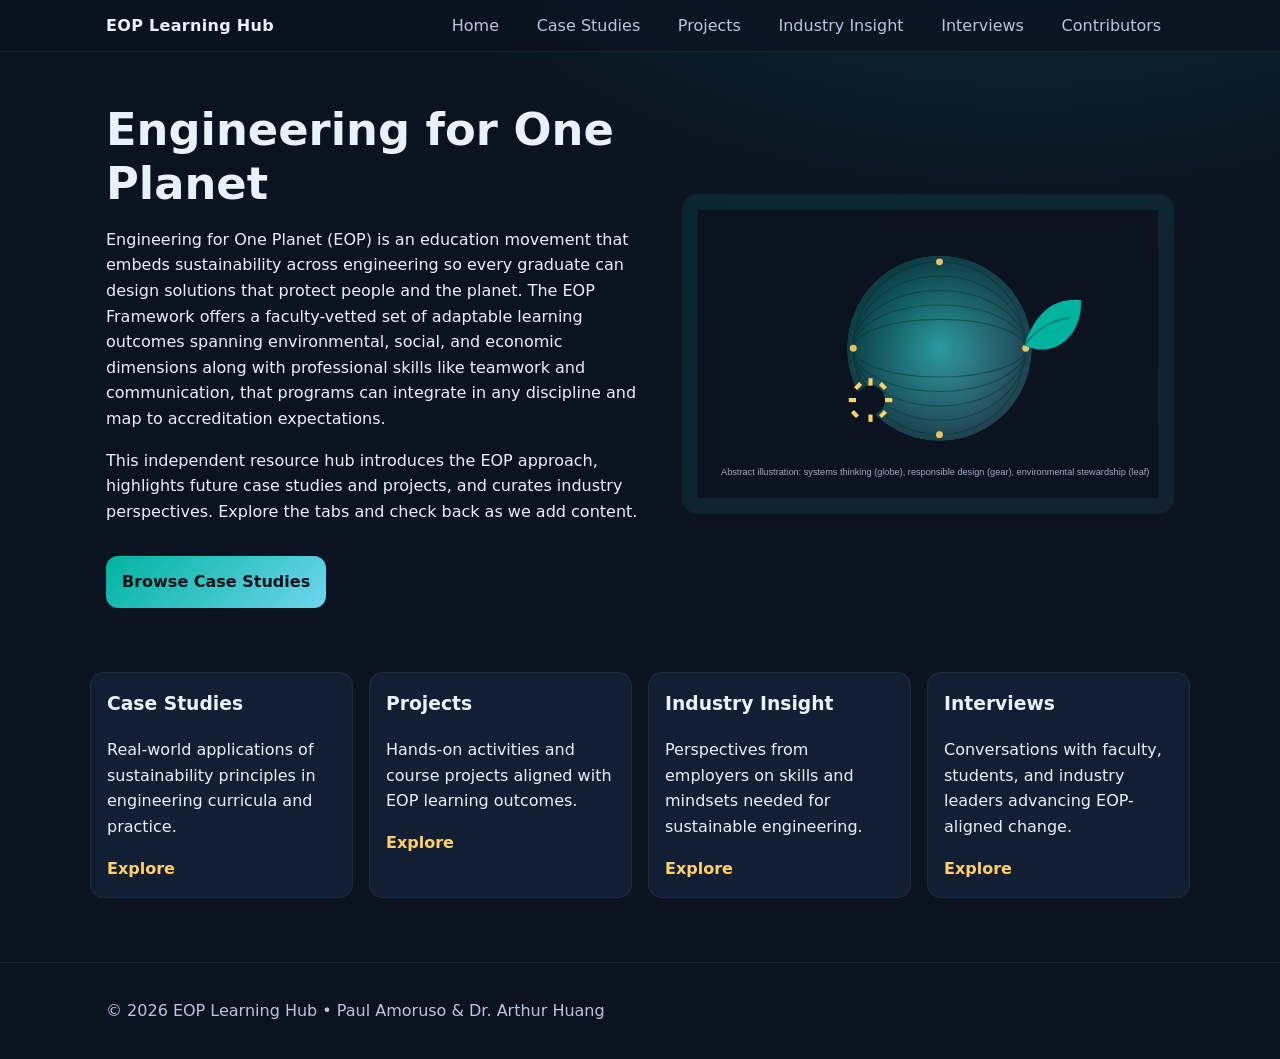
==== index.html @ c295c4ab "Add files via upload" ====
<!doctype html>
<html lang="en">
  <head>
    
<meta charset="utf-8">
<meta name="viewport" content="width=device-width, initial-scale=1">
<title>Engineering for One Planet (EOP) – Learning Hub</title>
<meta name="description" content="A modern, GitHub site inspired by Engineering for One Planet by Paul Amoruso.">
<link rel="stylesheet" href="assets/css/styles.css">
<link rel="icon" href="data:image/svg+xml,<svg xmlns='http://www.w3.org/2000/svg' viewBox='0 0 100 100'><circle cx='50' cy='50' r='48' fill='%23008C7A'/><text x='50' y='58' font-size='52' text-anchor='middle' fill='white' font-family='Arial,Helvetica,sans-serif'>E</text></svg>">
<meta property="og:title" content="Engineering for One Planet (EOP) – Learning Hub">
<meta property="og:type" content="website">
<meta property="og:image" content="assets/img/generic-figure.svg">

  </head>
  <body>
    
<header class="site-header">
  <div class="container nav">
    <a class="brand" href="index.html">EOP Learning Hub</a>
    <button class="nav-toggle" aria-label="Toggle navigation" aria-expanded="false">☰</button>
    <nav class="menu" role="navigation">
      <a href="index.html" class="nav-link">Home</a>
      <a href="case-studies.html" class="nav-link">Case Studies</a>
      <a href="projects.html" class="nav-link">Projects</a>
      <a href="industry-insights.html" class="nav-link">Industry Insight</a>
      <a href="interviews.html" class="nav-link">Interviews</a>
      <a href="contributors.html"class="nav-link">Contributors</a>
    </nav>
  </div>
</header>

    <main>
      
<section class="hero">
  <div class="container grid-2">
    <div>
      <h1>Engineering for One Planet</h1>
      <p>
        Engineering for One Planet (EOP) is an education movement that embeds sustainability across engineering so every graduate can design solutions that protect people and the planet. The EOP Framework offers a faculty-vetted set of adaptable learning outcomes spanning environmental, social, and economic dimensions along with professional skills like teamwork and communication, that programs can integrate in any discipline and map to accreditation expectations.
      </p>
      <p>
        This independent resource hub introduces the EOP approach, highlights future case studies and projects, and curates industry perspectives. Explore the tabs and check back as we add content.
      </p>
      <a class="btn" href="case-studies.html">Browse Case Studies</a>
    </div>
    <div class="figure-wrap">
      <img src="assets/img/generic-figure.svg" alt="Abstract illustration representing sustainability in engineering"/>
    </div>
  </div>
</section>

<section class="cards container">
  <article class="card">
    <h3>Case Studies</h3>
    <p>Real-world applications of sustainability principles in engineering curricula and practice.</p>
    <a href="case-studies.html" class="link">Explore</a>
  </article>
  <article class="card">
    <h3>Projects</h3>
    <p>Hands-on activities and course projects aligned with EOP learning outcomes.</p>
    <a href="projects.html" class="link">Explore</a>
  </article>
  <article class="card">
    <h3>Industry Insight</h3>
    <p>Perspectives from employers on skills and mindsets needed for sustainable engineering.</p>
    <a href="industry-insights.html" class="link">Explore</a>
  </article>
  <article class="card">
    <h3>Interviews</h3>
    <p>Conversations with faculty, students, and industry leaders advancing EOP-aligned change.</p>
    <a href="interviews.html" class="link">Explore</a>
  </article>
</section>

    </main>
    
<footer class="site-footer">
  <div class="container">
    <p>© <span id="year"></span> EOP Learning Hub • Paul Amoruso & Dr. Arthur Huang</p>
  </div>
</footer>
<script src="assets/js/main.js"></script>

  </body>
</html>
---- assets/css/styles.css ----
:root{
  --bg: #0b1220;
  --panel: #0f1a2b;
  --text: #e9f1ff;
  --muted: #b8c7e0;
  --brand: #00b39f;
  --brand-2: #6dd5ed;
  --accent: #ffd166;
  --card: #111e33;
}
*{box-sizing:border-box}
body{
  margin:0; font-family: system-ui, -apple-system, Segoe UI, Roboto, Helvetica, Arial, sans-serif; background: radial-gradient(1200px 600px at 80% -10%, rgba(0,179,159,.15), transparent 60%), var(--bg); color:var(--text); line-height:1.6;
}
.container{max-width:1100px; margin:0 auto; padding:0 1rem}
.site-header{position:sticky; top:0; backdrop-filter: blur(8px); background: rgba(11,18,32,.7); border-bottom:1px solid rgba(255,255,255,.08); z-index:100}
.nav{display:flex; align-items:center; gap:1rem}
.brand{display:inline-block; color:var(--text); text-decoration:none; font-weight:700; letter-spacing:.3px; padding:.8rem 0}
.menu{margin-left:auto; display:flex; gap:.75rem; align-items:center}
.nav-link{color:var(--muted); text-decoration:none; padding:.6rem .8rem; border-radius:8px}
.nav-link:hover{background:rgba(255,255,255,.06); color:var(--text)}
.nav-toggle{display:none; margin-left:auto; background:none; border:1px solid rgba(255,255,255,.15); color:var(--text); border-radius:8px; padding:.45rem .6rem; cursor:pointer}
.hero{padding:3rem 0 2rem;}
.grid-2{display:grid; grid-template-columns: 1.05fr .95fr; gap:2rem; align-items:center}
.figure-wrap{display:flex; align-items:center; justify-content:center; background: linear-gradient(135deg, rgba(0,179,159,.12), rgba(109,213,237,.08)); border-radius:16px; padding:1rem}
h1{font-size:clamp(1.8rem, 2vw + 1.4rem, 2.8rem); line-height:1.2; margin:.2rem 0 .6rem}
.lede{font-size:1.125rem; color:var(--muted)}
.btn{display:inline-block; margin-top:1rem; background:linear-gradient(135deg, var(--brand), var(--brand-2)); color:#001018; text-decoration:none; font-weight:700; padding:.8rem 1rem; border-radius:12px}
.cards{display:grid; grid-template-columns:repeat(4, 1fr); gap:1rem; padding:2rem 0}
.card{background:var(--card); border:1px solid rgba(255,255,255,.06); border-radius:14px; padding:1rem}
.card h3{margin-top:0}
.link{color:var(--accent); text-decoration:none; font-weight:600}
.site-footer{border-top:1px solid rgba(255,255,255,.08); margin-top:2rem; padding:1.2rem 0; color:var(--muted)}
.pad{padding:2rem 0}
.pill{display:inline-block; padding:.35rem .6rem; border-radius:999px; background:rgba(255,255,255,.1); border:1px solid rgba(255,255,255,.16)}
.coming-soon{margin-top:1rem; background:rgba(255,255,255,.03); border:1px dashed rgba(255,255,255,.2); padding:1rem; border-radius:12px}
@media (max-width: 860px){
  .grid-2{grid-template-columns:1fr}
  .cards{grid-template-columns:1fr 1fr}
  .menu{display:none}
  .nav-toggle{display:block}
}
@media (max-width: 520px){
  .cards{grid-template-columns:1fr}
}
/* Ensure images never overflow their container */
.figure-wrap img,
img, svg {
  max-width: 100%;
  height: auto;
  display: block;
}

/* Give the media column full width and prevent bleed */
.figure-wrap {
  width: 100%;
  overflow: hidden;          /* hide any tiny overflows */
  border-radius: 16px;
}

/* On narrow screens, stack and add spacing so nothing overlaps */
@media (max-width: 860px){
  .grid-2 {
    grid-template-columns: 1fr;     /* already set in your CSS, keep it */
    gap: 1.25rem;                   /* a bit more space between text and figure */
    align-items: start;             /* avoid vertical centering overlap */
  }
  .hero {
    padding-bottom: 2.25rem;        /* extra breathing room */
  }
  .figure-wrap img {
    max-height: 380px;              /* optional: cap height on very tall SVGs */
    object-fit: contain;
  }
}

/* Extra safety for very narrow phones */
@media (max-width: 420px){
  .figure-wrap img {
    max-height: 300px;
  }
}
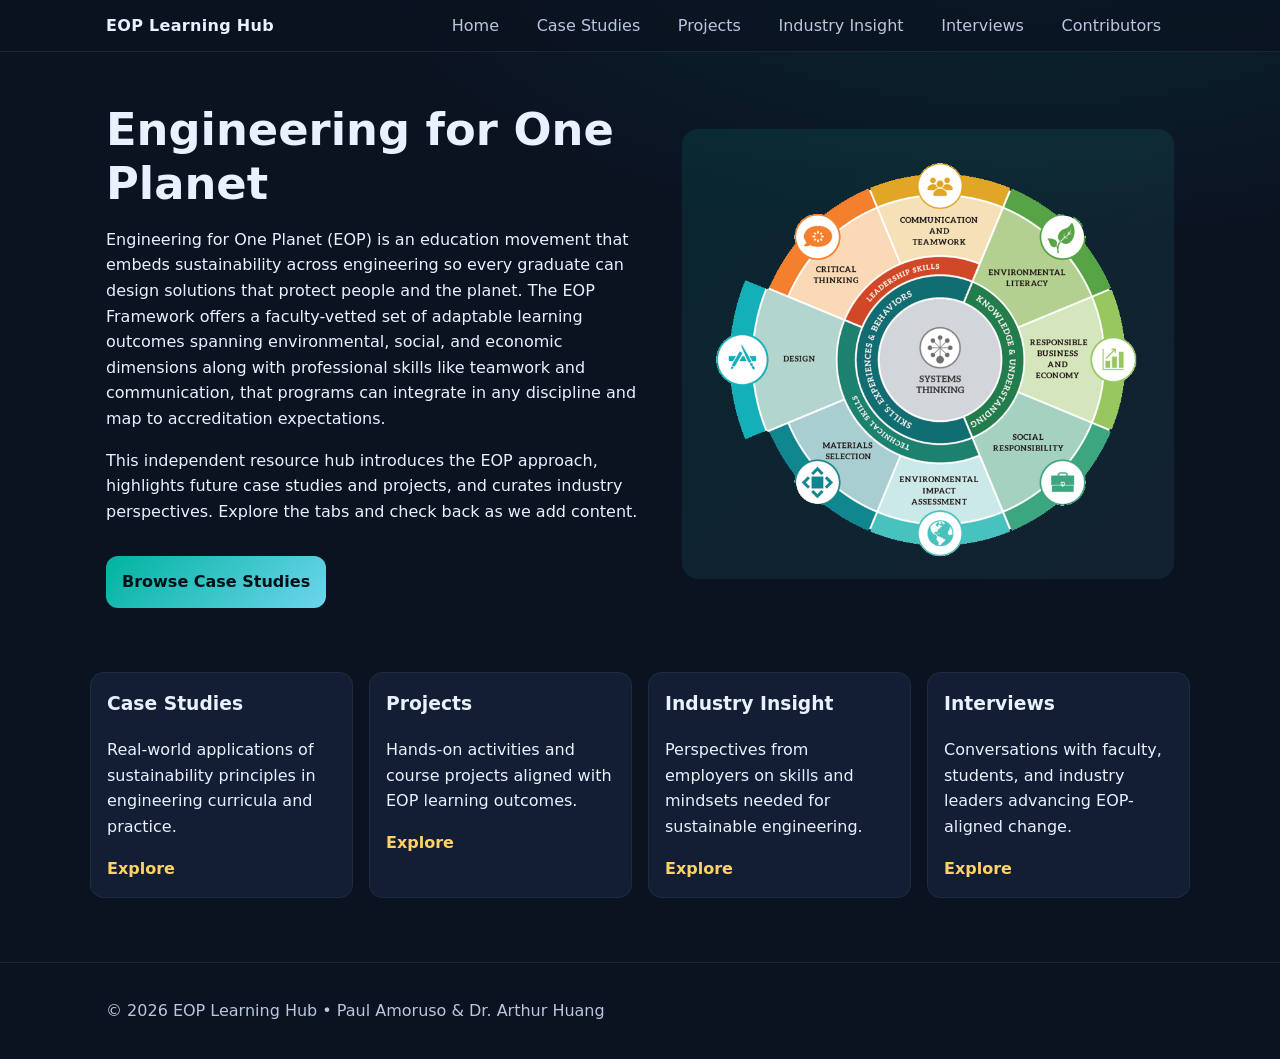
==== commit b3453c22: "Update index.html" ====
--- a/index.html
+++ b/index.html
@@ -10,7 +10,7 @@
 <link rel="icon" href="data:image/svg+xml,<svg xmlns='http://www.w3.org/2000/svg' viewBox='0 0 100 100'><circle cx='50' cy='50' r='48' fill='%23008C7A'/><text x='50' y='58' font-size='52' text-anchor='middle' fill='white' font-family='Arial,Helvetica,sans-serif'>E</text></svg>">
 <meta property="og:title" content="Engineering for One Planet (EOP) – Learning Hub">
 <meta property="og:type" content="website">
-<meta property="og:image" content="assets/img/generic-figure.svg">
+<meta property="og:image" content="assets/img/logo.png">
 
   </head>
   <body>
@@ -45,7 +45,7 @@
       <a class="btn" href="case-studies.html">Browse Case Studies</a>
     </div>
     <div class="figure-wrap">
-      <img src="assets/img/generic-figure.svg" alt="Abstract illustration representing sustainability in engineering"/>
+      <img src="assets/img/logo.png" alt="Abstract illustration representing sustainability in engineering"/>
     </div>
   </div>
 </section>
